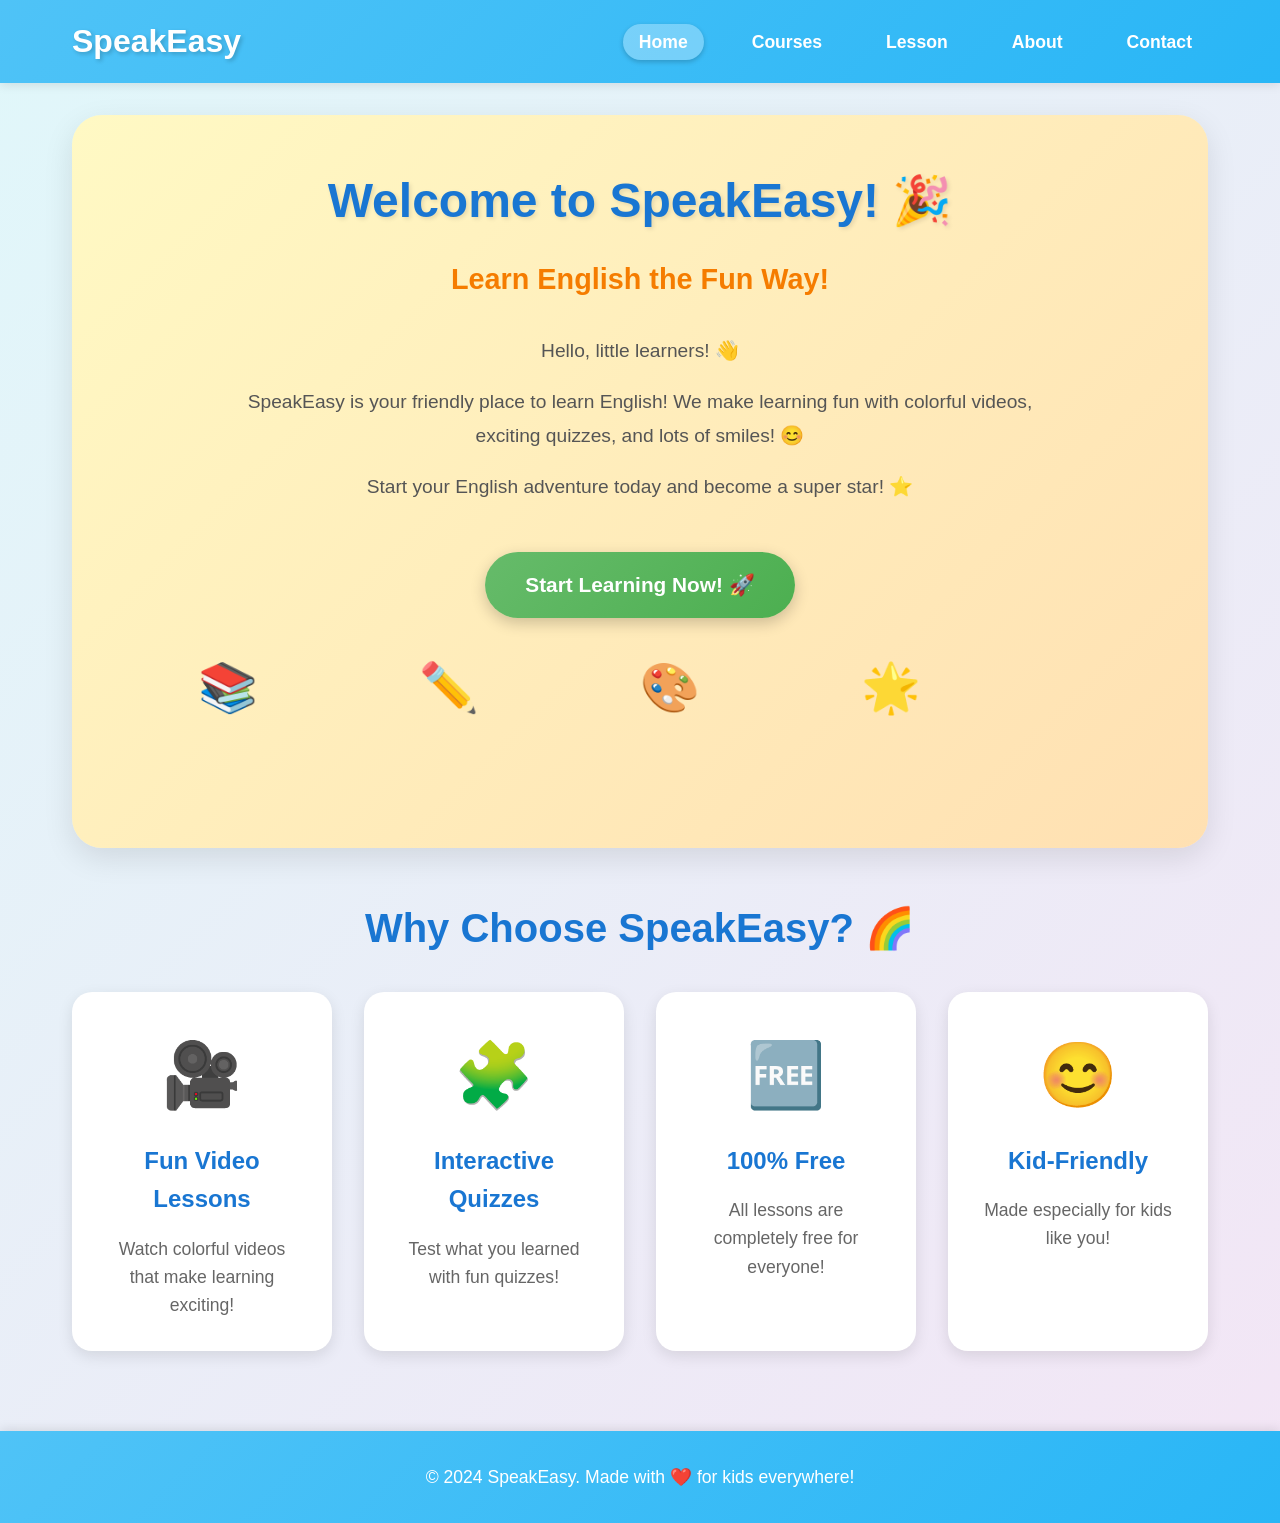
==== index.html @ 59dd8d92 "Add files via upload" ====
<!DOCTYPE html>
<html lang="en">
<head>
    <meta charset="UTF-8">
    <meta name="viewport" content="width=device-width, initial-scale=1.0">
    <title>SpeakEasy - Learn English Fun Way!</title>
    <link rel="stylesheet" href="style.css">
</head>
<body>
    <!-- Navigation Bar -->
    <nav class="navbar">
        <div class="nav-container">
            <div class="logo">SpeakEasy</div>
            <button class="menu-toggle" id="menuToggle" aria-label="Toggle menu">
                <span></span>
                <span></span>
                <span></span>
            </button>
            <ul class="nav-menu" id="navMenu">
                <li><a href="index.html" class="active">Home</a></li>
                <li><a href="courses.html">Courses</a></li>
                <li><a href="lessons.html">Lesson</a></li>
                <li><a href="about.html">About</a></li>
                <li><a href="contact.html">Contact</a></li>
            </ul>
        </div>
    </nav>

    <!-- Main Content -->
    <main class="main-content">
        <section class="hero">
            <div class="hero-content">
                <h1 class="hero-title">Welcome to SpeakEasy! 🎉</h1>
                <p class="hero-subtitle">Learn English the Fun Way!</p>
                <div class="hero-description">
                    <p>Hello, little learners! 👋</p>
                    <p>SpeakEasy is your friendly place to learn English! We make learning fun with colorful videos, exciting quizzes, and lots of smiles! 😊</p>
                    <p>Start your English adventure today and become a super star! ⭐</p>
                </div>
                <a href="courses.html" class="cta-button">Start Learning Now! 🚀</a>
            </div>
            <div class="hero-illustration">
                <div class="floating-shapes">
                    <div class="shape shape-1">📚</div>
                    <div class="shape shape-2">✏️</div>
                    <div class="shape shape-3">🎨</div>
                    <div class="shape shape-4">🌟</div>
                </div>
            </div>
        </section>

        <section class="features">
            <h2>Why Choose SpeakEasy? 🌈</h2>
            <div class="features-grid">
                <div class="feature-card">
                    <div class="feature-icon">🎥</div>
                    <h3>Fun Video Lessons</h3>
                    <p>Watch colorful videos that make learning exciting!</p>
                </div>
                <div class="feature-card">
                    <div class="feature-icon">🧩</div>
                    <h3>Interactive Quizzes</h3>
                    <p>Test what you learned with fun quizzes!</p>
                </div>
                <div class="feature-card">
                    <div class="feature-icon">🆓</div>
                    <h3>100% Free</h3>
                    <p>All lessons are completely free for everyone!</p>
                </div>
                <div class="feature-card">
                    <div class="feature-icon">😊</div>
                    <h3>Kid-Friendly</h3>
                    <p>Made especially for kids like you!</p>
                </div>
            </div>
        </section>
    </main>

    <!-- Footer -->
    <footer class="footer">
        <p>&copy; 2024 SpeakEasy. Made with ❤️ for kids everywhere!</p>
    </footer>

    <script src="script.js"></script>
</body>
</html>
---- style.css ----
/* ============================================
   SpeakEasy - Child-Friendly English Learning
   Stylesheet
   ============================================ */

/* Reset and Base Styles */
* {
    margin: 0;
    padding: 0;
    box-sizing: border-box;
}

body {
    font-family: 'Comic Sans MS', 'Arial', sans-serif;
    line-height: 1.6;
    color: #333;
    background: linear-gradient(135deg, #e0f7fa 0%, #f3e5f5 100%);
    min-height: 100vh;
    display: flex;
    flex-direction: column;
}

/* ============================================
   Navigation Bar
   ============================================ */

.navbar {
    background: linear-gradient(135deg, #4fc3f7 0%, #29b6f6 100%);
    padding: 1rem 0;
    box-shadow: 0 2px 10px rgba(0, 0, 0, 0.1);
    position: sticky;
    top: 0;
    z-index: 1000;
}

.nav-container {
    max-width: 1200px;
    margin: 0 auto;
    padding: 0 2rem;
    display: flex;
    justify-content: space-between;
    align-items: center;
}

.logo {
    font-size: 2rem;
    font-weight: bold;
    color: #fff;
    text-shadow: 2px 2px 4px rgba(0, 0, 0, 0.2);
}

.nav-menu {
    display: flex;
    list-style: none;
    gap: 2rem;
}

.nav-menu a {
    color: #fff;
    text-decoration: none;
    font-size: 1.1rem;
    font-weight: 600;
    padding: 0.5rem 1rem;
    border-radius: 20px;
    transition: all 0.3s ease;
}

.nav-menu a:hover {
    background: rgba(255, 255, 255, 0.2);
    transform: translateY(-2px);
}

.nav-menu a.active {
    background: rgba(255, 255, 255, 0.3);
    box-shadow: 0 2px 5px rgba(0, 0, 0, 0.2);
}

/* Hamburger Menu Toggle (Mobile) */
.menu-toggle {
    display: none;
    flex-direction: column;
    background: transparent;
    border: none;
    cursor: pointer;
    padding: 0.5rem;
    gap: 5px;
}

.menu-toggle span {
    width: 25px;
    height: 3px;
    background: #fff;
    border-radius: 3px;
    transition: all 0.3s ease;
}

/* ============================================
   Main Content
   ============================================ */

.main-content {
    flex: 1;
    max-width: 1200px;
    margin: 0 auto;
    padding: 2rem;
    width: 100%;
}

/* ============================================
   Home Page - Hero Section
   ============================================ */

.hero {
    text-align: center;
    padding: 3rem 1rem;
    background: linear-gradient(135deg, #fff9c4 0%, #ffe0b2 100%);
    border-radius: 30px;
    margin-bottom: 3rem;
    box-shadow: 0 10px 30px rgba(0, 0, 0, 0.1);
}

.hero-title {
    font-size: 3rem;
    color: #1976d2;
    margin-bottom: 1rem;
    text-shadow: 2px 2px 4px rgba(0, 0, 0, 0.1);
}

.hero-subtitle {
    font-size: 1.8rem;
    color: #f57c00;
    margin-bottom: 2rem;
    font-weight: bold;
}

.hero-description {
    max-width: 800px;
    margin: 0 auto 2rem;
    font-size: 1.2rem;
    color: #555;
    line-height: 1.8;
}

.hero-description p {
    margin-bottom: 1rem;
}

.cta-button {
    display: inline-block;
    background: linear-gradient(135deg, #66bb6a 0%, #4caf50 100%);
    color: #fff;
    padding: 1rem 2.5rem;
    font-size: 1.3rem;
    font-weight: bold;
    text-decoration: none;
    border-radius: 50px;
    box-shadow: 0 5px 15px rgba(0, 0, 0, 0.2);
    transition: all 0.3s ease;
    margin-top: 1rem;
}

.cta-button:hover {
    transform: translateY(-3px);
    box-shadow: 0 8px 20px rgba(0, 0, 0, 0.3);
    background: linear-gradient(135deg, #4caf50 0%, #66bb6a 100%);
}

/* Floating Shapes Animation */
.hero-illustration {
    margin-top: 2rem;
    position: relative;
    height: 150px;
}

.floating-shapes {
    position: relative;
    width: 100%;
    height: 100%;
}

.shape {
    position: absolute;
    font-size: 3rem;
    animation: float 3s ease-in-out infinite;
}

.shape-1 {
    left: 10%;
    animation-delay: 0s;
}

.shape-2 {
    left: 30%;
    animation-delay: 0.5s;
}

.shape-3 {
    left: 50%;
    animation-delay: 1s;
}

.shape-4 {
    left: 70%;
    animation-delay: 1.5s;
}

@keyframes float {
    0%, 100% {
        transform: translateY(0);
    }
    50% {
        transform: translateY(-20px);
    }
}

/* ============================================
   Features Section
   ============================================ */

.features {
    margin-bottom: 3rem;
}

.features h2 {
    text-align: center;
    font-size: 2.5rem;
    color: #1976d2;
    margin-bottom: 2rem;
}

.features-grid {
    display: grid;
    grid-template-columns: repeat(auto-fit, minmax(250px, 1fr));
    gap: 2rem;
    margin-top: 2rem;
}

.feature-card {
    background: #fff;
    padding: 2rem;
    border-radius: 20px;
    text-align: center;
    box-shadow: 0 5px 15px rgba(0, 0, 0, 0.1);
    transition: all 0.3s ease;
}

.feature-card:hover {
    transform: translateY(-5px);
    box-shadow: 0 10px 25px rgba(0, 0, 0, 0.15);
}

.feature-icon {
    font-size: 4rem;
    margin-bottom: 1rem;
}

.feature-card h3 {
    color: #1976d2;
    margin-bottom: 1rem;
    font-size: 1.5rem;
}

.feature-card p {
    color: #666;
    font-size: 1.1rem;
}

/* ============================================
   Courses Section
   ============================================ */

.section-title {
    text-align: center;
    font-size: 2.5rem;
    color: #1976d2;
    margin-bottom: 1rem;
}

.section-intro {
    text-align: center;
    font-size: 1.2rem;
    color: #666;
    margin-bottom: 3rem;
}

.courses-section {
    margin-bottom: 4rem;
}

.videos-grid {
    display: grid;
    grid-template-columns: repeat(auto-fit, minmax(300px, 1fr));
    gap: 2rem;
    margin-bottom: 3rem;
}

.video-card {
    background: #fff;
    border-radius: 20px;
    overflow: hidden;
    box-shadow: 0 5px 15px rgba(0, 0, 0, 0.1);
    transition: all 0.3s ease;
}

.video-card:hover {
    transform: translateY(-5px);
    box-shadow: 0 10px 25px rgba(0, 0, 0, 0.15);
}

.video-wrapper {
    position: relative;
    padding-bottom: 56.25%; /* 16:9 Aspect Ratio */
    height: 0;
    overflow: hidden;
}

.video-wrapper iframe {
    position: absolute;
    top: 0;
    left: 0;
    width: 100%;
    height: 100%;
}

.video-info {
    padding: 1.5rem;
}

.video-info h3 {
    color: #1976d2;
    margin-bottom: 0.5rem;
    font-size: 1.3rem;
}

.video-info p {
    color: #666;
    font-size: 1rem;
}

/* ============================================
   Quiz Section
   ============================================ */

.quiz-section {
    background: linear-gradient(135deg, #fff9c4 0%, #ffe0b2 100%);
    padding: 3rem 2rem;
    border-radius: 30px;
    margin-bottom: 3rem;
    box-shadow: 0 10px 30px rgba(0, 0, 0, 0.1);
}

.quiz-container {
    max-width: 800px;
    margin: 0 auto;
}

.question-card {
    background: #fff;
    padding: 2rem;
    border-radius: 20px;
    margin-bottom: 1.5rem;
    box-shadow: 0 3px 10px rgba(0, 0, 0, 0.1);
}

.question-text {
    color: #1976d2;
    margin-bottom: 1.5rem;
    font-size: 1.3rem;
}

.options {
    display: flex;
    flex-direction: column;
    gap: 1rem;
}

.options label {
    display: flex;
    align-items: center;
    padding: 1rem;
    background: #f5f5f5;
    border-radius: 10px;
    cursor: pointer;
    transition: all 0.3s ease;
    font-size: 1.1rem;
}

.options label:hover {
    background: #e3f2fd;
    transform: translateX(5px);
}

.options input[type="radio"] {
    margin-right: 1rem;
    width: 20px;
    height: 20px;
    cursor: pointer;
}

.submit-btn {
    display: block;
    width: 100%;
    max-width: 400px;
    margin: 2rem auto;
    padding: 1.2rem;
    background: linear-gradient(135deg, #66bb6a 0%, #4caf50 100%);
    color: #fff;
    font-size: 1.3rem;
    font-weight: bold;
    border: none;
    border-radius: 50px;
    cursor: pointer;
    box-shadow: 0 5px 15px rgba(0, 0, 0, 0.2);
    transition: all 0.3s ease;
}

.submit-btn:hover {
    transform: translateY(-3px);
    box-shadow: 0 8px 20px rgba(0, 0, 0, 0.3);
}

.quiz-results {
    background: #fff;
    padding: 2rem;
    border-radius: 20px;
    text-align: center;
    margin-top: 2rem;
    box-shadow: 0 5px 15px rgba(0, 0, 0, 0.1);
}

.quiz-results.hidden {
    display: none;
}

.quiz-results h3 {
    color: #1976d2;
    font-size: 2rem;
    margin-bottom: 1rem;
}

.quiz-results .score {
    font-size: 3rem;
    font-weight: bold;
    color: #4caf50;
    margin: 1rem 0;
}

.quiz-results .message {
    font-size: 1.2rem;
    color: #666;
    margin-top: 1rem;
}

/* ============================================
   About Section
   ============================================ */

.about-section {
    margin-bottom: 3rem;
}

.about-content {
    display: flex;
    flex-direction: column;
    gap: 2rem;
}

.about-card {
    background: #fff;
    padding: 2.5rem;
    border-radius: 20px;
    box-shadow: 0 5px 15px rgba(0, 0, 0, 0.1);
}

.about-card h2 {
    color: #1976d2;
    margin-bottom: 1.5rem;
    font-size: 2rem;
}

.about-card p {
    color: #666;
    font-size: 1.1rem;
    line-height: 1.8;
    margin-bottom: 1rem;
}

.about-list {
    list-style: none;
    padding-left: 0;
}

.about-list li {
    color: #666;
    font-size: 1.1rem;
    padding: 0.8rem 0;
    border-bottom: 1px solid #eee;
}

.about-list li:last-child {
    border-bottom: none;
}

/* ============================================
   Contact Section
   ============================================ */

.contact-section {
    margin-bottom: 3rem;
}

.contact-content {
    display: flex;
    flex-direction: column;
    gap: 2rem;
}

.contact-card {
    background: #fff;
    padding: 2.5rem;
    border-radius: 20px;
    box-shadow: 0 5px 15px rgba(0, 0, 0, 0.1);
    text-align: center;
}

.contact-icon {
    font-size: 4rem;
    margin-bottom: 1rem;
}

.contact-card h2 {
    color: #1976d2;
    margin-bottom: 1.5rem;
    font-size: 2rem;
}

.contact-card p {
    color: #666;
    font-size: 1.1rem;
    line-height: 1.8;
    margin-bottom: 1rem;
}

.email-info {
    margin: 2rem 0;
    padding: 1.5rem;
    background: #f5f5f5;
    border-radius: 15px;
}

.email-label {
    color: #666;
    font-size: 1.1rem;
    margin-bottom: 0.5rem;
}

.email-link {
    display: inline-block;
    color: #1976d2;
    font-size: 1.5rem;
    font-weight: bold;
    text-decoration: none;
    padding: 0.5rem 1rem;
    border-radius: 10px;
    transition: all 0.3s ease;
}

.email-link:hover {
    background: #e3f2fd;
    transform: scale(1.05);
}

.contact-note {
    margin-top: 2rem;
    padding: 1rem;
    background: #fff9c4;
    border-radius: 10px;
    border-left: 4px solid #f57c00;
}

.contact-note p {
    color: #555;
    font-size: 1rem;
}

/* ============================================
   Footer
   ============================================ */

.footer {
    background: linear-gradient(135deg, #4fc3f7 0%, #29b6f6 100%);
    color: #fff;
    text-align: center;
    padding: 2rem;
    margin-top: auto;
    box-shadow: 0 -2px 10px rgba(0, 0, 0, 0.1);
}

.footer p {
    font-size: 1.1rem;
}

/* ============================================
   Responsive Design - Mobile First
   ============================================ */

/* Mobile Devices (below 768px) */
@media (max-width: 768px) {
    /* Navigation */
    .menu-toggle {
        display: flex;
    }

    .nav-menu {
        position: absolute;
        top: 100%;
        left: 0;
        width: 100%;
        background: linear-gradient(135deg, #4fc3f7 0%, #29b6f6 100%);
        flex-direction: column;
        padding: 1rem 0;
        box-shadow: 0 5px 10px rgba(0, 0, 0, 0.2);
        transform: translateY(-100%);
        opacity: 0;
        visibility: hidden;
        transition: all 0.3s ease;
        gap: 0;
    }

    .nav-menu.active {
        transform: translateY(0);
        opacity: 1;
        visibility: visible;
    }

    .nav-menu li {
        width: 100%;
    }

    .nav-menu a {
        display: block;
        padding: 1rem 2rem;
        border-radius: 0;
    }

    /* Main Content */
    .main-content {
        padding: 1rem;
    }

    /* Hero Section */
    .hero-title {
        font-size: 2rem;
    }

    .hero-subtitle {
        font-size: 1.4rem;
    }

    .hero-description {
        font-size: 1rem;
    }

    .cta-button {
        font-size: 1.1rem;
        padding: 0.8rem 2rem;
    }

    /* Features Grid */
    .features-grid {
        grid-template-columns: 1fr;
    }

    /* Videos Grid */
    .videos-grid {
        grid-template-columns: 1fr;
    }

    /* Quiz Section */
    .quiz-section {
        padding: 2rem 1rem;
    }

    .question-card {
        padding: 1.5rem;
    }

    .question-text {
        font-size: 1.1rem;
    }

    /* Section Titles */
    .section-title {
        font-size: 2rem;
    }

    .section-intro {
        font-size: 1rem;
    }

    /* About & Contact Cards */
    .about-card,
    .contact-card {
        padding: 1.5rem;
    }

    .about-card h2,
    .contact-card h2 {
        font-size: 1.5rem;
    }
}

/* Small Mobile Devices (below 480px) */
@media (max-width: 480px) {
    .logo {
        font-size: 1.5rem;
    }

    .hero-title {
        font-size: 1.5rem;
    }

    .hero-subtitle {
        font-size: 1.2rem;
    }

    .section-title {
        font-size: 1.5rem;
    }

    .video-info h3 {
        font-size: 1.1rem;
    }
}

/* ============================================
   Video Card Links (Clickable Cards)
   ============================================ */

.video-card-link {
    text-decoration: none;
    color: inherit;
    display: block;
}

.video-card-link:hover .video-card {
    transform: translateY(-5px);
    box-shadow: 0 10px 25px rgba(0, 0, 0, 0.15);
}

.video-card-link .video-wrapper iframe {
    pointer-events: none;
}

/* ============================================
   Video Lesson Page
   ============================================ */

.video-lesson-section {
    margin-bottom: 3rem;
}

.back-button {
    display: inline-block;
    padding: 0.8rem 1.5rem;
    background: linear-gradient(135deg, #4fc3f7 0%, #29b6f6 100%);
    color: #fff;
    text-decoration: none;
    border-radius: 25px;
    font-weight: bold;
    font-size: 1rem;
    margin-bottom: 2rem;
    transition: all 0.3s ease;
    box-shadow: 0 3px 10px rgba(0, 0, 0, 0.1);
}

.back-button:hover {
    transform: translateX(-5px);
    box-shadow: 0 5px 15px rgba(0, 0, 0, 0.2);
}

.video-player-container {
    background: #fff;
    padding: 2rem;
    border-radius: 20px;
    box-shadow: 0 5px 15px rgba(0, 0, 0, 0.1);
    margin-bottom: 3rem;
}

.lesson-title {
    color: #1976d2;
    font-size: 2rem;
    margin-bottom: 1rem;
    text-align: center;
}

.lesson-description {
    color: #666;
    font-size: 1.2rem;
    text-align: center;
    margin-bottom: 2rem;
}

.video-player-wrapper {
    max-width: 900px;
    margin: 0 auto;
}

.video-player-wrapper .video-wrapper {
    position: relative;
    padding-bottom: 56.25%; /* 16:9 Aspect Ratio */
    height: 0;
    overflow: hidden;
    border-radius: 15px;
    box-shadow: 0 5px 20px rgba(0, 0, 0, 0.2);
}

.video-player-wrapper .video-wrapper iframe {
    position: absolute;
    top: 0;
    left: 0;
    width: 100%;
    height: 100%;
}

/* Video Quiz Section */
.video-quiz-section {
    background: linear-gradient(135deg, #fff9c4 0%, #ffe0b2 100%);
    padding: 3rem 2rem;
    border-radius: 30px;
    margin-bottom: 3rem;
    box-shadow: 0 10px 30px rgba(0, 0, 0, 0.1);
}

.video-quizzes-container {
    display: flex;
    flex-direction: column;
    gap: 2rem;
    margin-top: 2rem;
}

.video-quiz-card {
    background: #fff;
    padding: 2rem;
    border-radius: 20px;
    box-shadow: 0 5px 15px rgba(0, 0, 0, 0.1);
    transition: all 0.3s ease;
}

.video-quiz-card:hover {
    transform: translateY(-3px);
    box-shadow: 0 8px 20px rgba(0, 0, 0, 0.15);
}

.video-quiz-header {
    margin-bottom: 1rem;
}

.video-quiz-number {
    background: linear-gradient(135deg, #4fc3f7 0%, #29b6f6 100%);
    color: #fff;
    padding: 0.5rem 1rem;
    border-radius: 20px;
    font-weight: bold;
    font-size: 0.9rem;
    display: inline-block;
}

.video-quiz-question {
    color: #1976d2;
    font-size: 1.3rem;
    margin-bottom: 1.5rem;
    line-height: 1.6;
}

.video-quiz-options {
    display: flex;
    flex-direction: column;
    gap: 1rem;
    margin-bottom: 1rem;
}

.video-quiz-option {
    padding: 1rem 1.5rem;
    background: #f5f5f5;
    border: 3px solid transparent;
    border-radius: 15px;
    font-size: 1.1rem;
    font-weight: 600;
    color: #333;
    cursor: pointer;
    transition: all 0.3s ease;
    text-align: left;
    font-family: 'Comic Sans MS', 'Arial', sans-serif;
    min-height: 60px;
    display: flex;
    align-items: center;
}

.video-quiz-option:hover:not(:disabled) {
    background: #e3f2fd;
    border-color: #1976d2;
    transform: translateX(5px);
    box-shadow: 0 3px 10px rgba(0, 0, 0, 0.1);
}

.video-quiz-option:disabled {
    cursor: not-allowed;
    opacity: 0.7;
}

.video-quiz-option.correct {
    background: #c8e6c9;
    border-color: #4caf50;
    color: #2e7d32;
    font-weight: bold;
}

.video-quiz-option.incorrect {
    background: #ffcdd2;
    border-color: #f44336;
    color: #c62828;
}

.video-quiz-feedback {
    padding: 1rem;
    border-radius: 10px;
    font-size: 1.1rem;
    font-weight: bold;
    text-align: center;
    min-height: 50px;
    display: flex;
    align-items: center;
    justify-content: center;
    margin-top: 1rem;
}

.video-quiz-feedback.correct-feedback {
    background: #c8e6c9;
    color: #2e7d32;
    border: 2px solid #4caf50;
}

.video-quiz-feedback.incorrect-feedback {
    background: #ffcdd2;
    color: #c62828;
    border: 2px solid #f44336;
}

/* Video Quiz Results */
.video-quiz-results {
    background: #fff;
    padding: 2.5rem;
    border-radius: 20px;
    text-align: center;
    margin-top: 2rem;
    box-shadow: 0 5px 15px rgba(0, 0, 0, 0.1);
}

.video-quiz-results.hidden {
    display: none;
}

.video-quiz-results h3 {
    color: #1976d2;
    font-size: 2rem;
    margin-bottom: 1rem;
}

.video-quiz-score {
    font-size: 3rem;
    font-weight: bold;
    color: #4caf50;
    margin: 1rem 0;
}

.video-quiz-message {
    font-size: 1.3rem;
    color: #666;
    margin-top: 1rem;
    font-weight: bold;
}

.video-quiz-actions {
    display: flex;
    gap: 1rem;
    justify-content: center;
    margin-top: 2rem;
    flex-wrap: wrap;
}

.video-quiz-retry-btn,
.video-quiz-back-btn {
    padding: 1rem 2rem;
    font-size: 1.1rem;
    font-weight: bold;
    border: none;
    border-radius: 50px;
    cursor: pointer;
    transition: all 0.3s ease;
    text-decoration: none;
    display: inline-block;
    font-family: 'Comic Sans MS', 'Arial', sans-serif;
}

.video-quiz-retry-btn {
    background: linear-gradient(135deg, #66bb6a 0%, #4caf50 100%);
    color: #fff;
    box-shadow: 0 5px 15px rgba(0, 0, 0, 0.2);
}

.video-quiz-retry-btn:hover {
    transform: translateY(-3px);
    box-shadow: 0 8px 20px rgba(0, 0, 0, 0.3);
}

.video-quiz-back-btn {
    background: linear-gradient(135deg, #4fc3f7 0%, #29b6f6 100%);
    color: #fff;
    box-shadow: 0 5px 15px rgba(0, 0, 0, 0.2);
}

.video-quiz-back-btn:hover {
    transform: translateY(-3px);
    box-shadow: 0 8px 20px rgba(0, 0, 0, 0.3);
}

/* Responsive Design for Video Lesson Page */
@media (max-width: 768px) {
    .lesson-title {
        font-size: 1.5rem;
    }

    .lesson-description {
        font-size: 1rem;
    }

    .video-player-container {
        padding: 1.5rem;
    }

    .video-quiz-section {
        padding: 2rem 1rem;
    }

    .video-quiz-card {
        padding: 1.5rem;
    }

    .video-quiz-question {
        font-size: 1.1rem;
    }

    .video-quiz-option {
        font-size: 1rem;
        padding: 0.8rem 1rem;
        min-height: 50px;
    }

    .video-quiz-actions {
        flex-direction: column;
    }

    .video-quiz-retry-btn,
    .video-quiz-back-btn {
        width: 100%;
    }
}

@media (max-width: 480px) {
    .lesson-title {
        font-size: 1.3rem;
    }

    .video-quiz-question {
        font-size: 1rem;
    }

    .video-quiz-option {
        font-size: 0.9rem;
        padding: 0.7rem;
        min-height: 45px;
    }

    .video-quiz-results {
        padding: 1.5rem;
    }

    .video-quiz-results h3 {
        font-size: 1.5rem;
    }

    .video-quiz-score {
        font-size: 2rem;
    }
}

/* ============================================
   Lessons Page - Level Tabs
   ============================================ */

.lessons-section {
    margin-bottom: 3rem;
}

.level-tabs {
    display: flex;
    justify-content: center;
    gap: 1rem;
    margin: 2rem 0;
    flex-wrap: wrap;
}

.level-tab {
    padding: 1rem 2rem;
    font-size: 1.2rem;
    font-weight: bold;
    border: none;
    border-radius: 50px;
    cursor: pointer;
    transition: all 0.3s ease;
    background: #fff;
    color: #1976d2;
    box-shadow: 0 3px 10px rgba(0, 0, 0, 0.1);
    font-family: 'Comic Sans MS', 'Arial', sans-serif;
}

.level-tab:hover {
    transform: translateY(-3px);
    box-shadow: 0 5px 15px rgba(0, 0, 0, 0.2);
}

.level-tab.active {
    background: linear-gradient(135deg, #66bb6a 0%, #4caf50 100%);
    color: #fff;
    box-shadow: 0 5px 15px rgba(76, 175, 80, 0.4);
}

/* Progress Indicator */
.progress-container {
    background: #fff;
    padding: 1.5rem;
    border-radius: 20px;
    margin: 2rem 0;
    box-shadow: 0 3px 10px rgba(0, 0, 0, 0.1);
    text-align: center;
}

.progress-info {
    display: flex;
    justify-content: center;
    align-items: center;
    gap: 2rem;
    flex-wrap: wrap;
}

.progress-info span {
    font-size: 1.3rem;
    font-weight: bold;
    color: #1976d2;
}

.stars {
    font-size: 1.5rem;
}

/* Level Content */
.level-content {
    display: none;
}

.level-content.active {
    display: block;
    animation: fadeIn 0.5s ease;
}

@keyframes fadeIn {
    from {
        opacity: 0;
        transform: translateY(10px);
    }
    to {
        opacity: 1;
        transform: translateY(0);
    }
}

/* Quizzes Container */
.quizzes-container {
    display: grid;
    grid-template-columns: repeat(auto-fit, minmax(350px, 1fr));
    gap: 2rem;
    margin-top: 2rem;
}

/* Quiz Card */
.quiz-card {
    background: #fff;
    padding: 2rem;
    border-radius: 20px;
    box-shadow: 0 5px 15px rgba(0, 0, 0, 0.1);
    transition: all 0.3s ease;
}

.quiz-card:hover {
    transform: translateY(-5px);
    box-shadow: 0 10px 25px rgba(0, 0, 0, 0.15);
}

.quiz-header {
    display: flex;
    justify-content: space-between;
    align-items: center;
    margin-bottom: 1rem;
    flex-wrap: wrap;
    gap: 0.5rem;
}

.quiz-number {
    background: linear-gradient(135deg, #4fc3f7 0%, #29b6f6 100%);
    color: #fff;
    padding: 0.5rem 1rem;
    border-radius: 20px;
    font-weight: bold;
    font-size: 0.9rem;
}

.quiz-topic {
    background: #fff9c4;
    color: #f57c00;
    padding: 0.5rem 1rem;
    border-radius: 20px;
    font-weight: bold;
    font-size: 0.9rem;
}

.quiz-question {
    color: #1976d2;
    font-size: 1.3rem;
    margin-bottom: 1.5rem;
    line-height: 1.6;
}

/* Quiz Options */
.quiz-options {
    display: flex;
    flex-direction: column;
    gap: 1rem;
    margin-bottom: 1rem;
}

.quiz-option {
    padding: 1rem 1.5rem;
    background: #f5f5f5;
    border: 3px solid transparent;
    border-radius: 15px;
    font-size: 1.1rem;
    font-weight: 600;
    color: #333;
    cursor: pointer;
    transition: all 0.3s ease;
    text-align: left;
    font-family: 'Comic Sans MS', 'Arial', sans-serif;
    min-height: 60px;
    display: flex;
    align-items: center;
}

.quiz-option:hover:not(:disabled) {
    background: #e3f2fd;
    border-color: #1976d2;
    transform: translateX(5px);
    box-shadow: 0 3px 10px rgba(0, 0, 0, 0.1);
}

.quiz-option.hover-effect {
    background: #e3f2fd;
}

.quiz-option:disabled {
    cursor: not-allowed;
    opacity: 0.7;
}

.quiz-option.correct {
    background: #c8e6c9;
    border-color: #4caf50;
    color: #2e7d32;
    font-weight: bold;
}

.quiz-option.incorrect {
    background: #ffcdd2;
    border-color: #f44336;
    color: #c62828;
}

/* Quiz Feedback */
.quiz-feedback {
    padding: 1rem;
    border-radius: 10px;
    font-size: 1.1rem;
    font-weight: bold;
    text-align: center;
    min-height: 50px;
    display: flex;
    align-items: center;
    justify-content: center;
    margin-top: 1rem;
}

.quiz-feedback.correct-feedback {
    background: #c8e6c9;
    color: #2e7d32;
    border: 2px solid #4caf50;
}

.quiz-feedback.incorrect-feedback {
    background: #ffcdd2;
    color: #c62828;
    border: 2px solid #f44336;
}

/* Responsive Design for Lessons Page */
@media (max-width: 768px) {
    .level-tabs {
        flex-direction: column;
        align-items: stretch;
    }

    .level-tab {
        width: 100%;
        padding: 1rem;
    }

    .quizzes-container {
        grid-template-columns: 1fr;
        gap: 1.5rem;
    }

    .quiz-card {
        padding: 1.5rem;
    }

    .quiz-question {
        font-size: 1.1rem;
    }

    .quiz-option {
        font-size: 1rem;
        padding: 0.8rem 1rem;
        min-height: 50px;
    }

    .progress-info {
        flex-direction: column;
        gap: 1rem;
    }

    .progress-info span {
        font-size: 1.1rem;
    }
}

@media (max-width: 480px) {
    .quiz-header {
        flex-direction: column;
        align-items: flex-start;
    }

    .quiz-number,
    .quiz-topic {
        font-size: 0.8rem;
        padding: 0.4rem 0.8rem;
    }

    .quiz-question {
        font-size: 1rem;
    }

    .quiz-option {
        font-size: 0.9rem;
        padding: 0.7rem;
        min-height: 45px;
    }
}
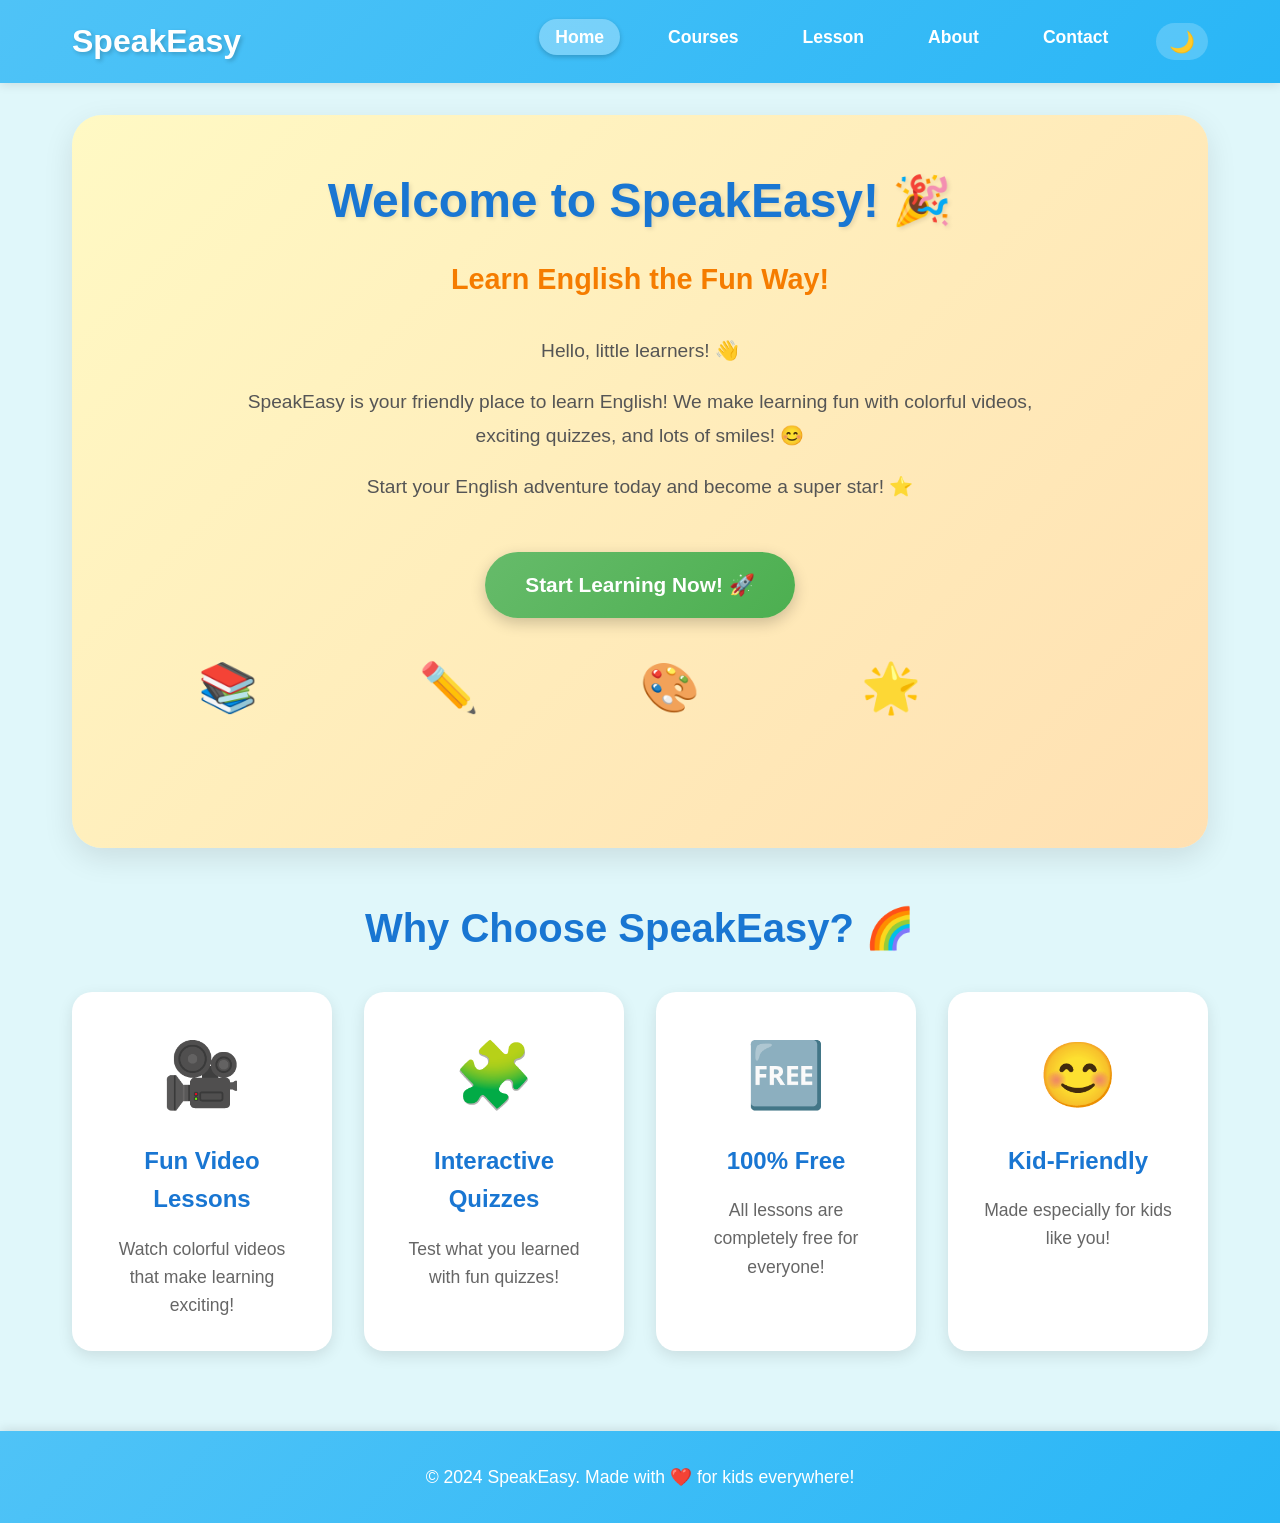
==== commit 315bb2e3: "Add files via upload" ====
--- a/index.html
+++ b/index.html
@@ -4,6 +4,15 @@
     <meta charset="UTF-8">
     <meta name="viewport" content="width=device-width, initial-scale=1.0">
     <title>SpeakEasy - Learn English Fun Way!</title>
+    <script>
+  (function () {
+    const theme = localStorage.getItem("theme");
+    if (theme === "dark") {
+      document.documentElement.classList.add("dark");
+    }
+  })();
+</script>
+
     <link rel="stylesheet" href="style.css">
 </head>
 <body>
@@ -22,6 +31,8 @@
                 <li><a href="lessons.html">Lesson</a></li>
                 <li><a href="about.html">About</a></li>
                 <li><a href="contact.html">Contact</a></li>
+                <button id="themeToggle" class="theme-toggle">🌙</button>
+
             </ul>
         </div>
     </nav>
--- a/style.css
+++ b/style.css
@@ -2,6 +2,43 @@
    SpeakEasy - Child-Friendly English Learning
    Stylesheet
    ============================================ */
+
+/*theme system base style */
+:root {
+  --bg-main: #e0f7fa;
+  --bg-card: #ffffff;
+  --text-main: #333;
+  --text-muted: #666;
+  --primary: #1976d2;
+  --nav-bg: linear-gradient(135deg, #4fc3f7 0%, #29b6f6 100%);
+  --hero-bg: linear-gradient(135deg, #fff9c4 0%, #ffe0b2 100%);
+  --quiz-bg: linear-gradient(135deg, #fff9c4 0%, #ffe0b2 100%);
+}
+
+/* dark mode override */
+.dark {
+  --bg-main: #0f172a;
+  --bg-card: #1e293b;
+  --text-main: #e5e7eb;
+  --text-muted: #9ca3af;
+  --primary: #60a5fa;
+  --nav-bg: linear-gradient(135deg, #020617, #020617);
+  --hero-bg: linear-gradient(135deg, #020617, #020617);
+  --quiz-bg: linear-gradient(135deg, #020617, #020617);
+}
+/* theme toggle */
+.theme-toggle {
+  background: rgba(255,255,255,0.2);
+  border: none;
+  color: white;
+  font-size: 1.3rem;
+  padding: 0.4rem 0.8rem;
+  border-radius: 20px;
+  cursor: pointer;
+}
+
+
+
 
 /* Reset and Base Styles */
 * {
@@ -13,8 +50,8 @@
 body {
     font-family: 'Comic Sans MS', 'Arial', sans-serif;
     line-height: 1.6;
-    color: #333;
-    background: linear-gradient(135deg, #e0f7fa 0%, #f3e5f5 100%);
+    color: var(--text-main);
+    background: var(--bg-main);
     min-height: 100vh;
     display: flex;
     flex-direction: column;
@@ -25,7 +62,7 @@
    ============================================ */
 
 .navbar {
-    background: linear-gradient(135deg, #4fc3f7 0%, #29b6f6 100%);
+    background: var(--nav-bg);
     padding: 1rem 0;
     box-shadow: 0 2px 10px rgba(0, 0, 0, 0.1);
     position: sticky;
@@ -89,7 +126,8 @@
 .menu-toggle span {
     width: 25px;
     height: 3px;
-    background: #fff;
+    background: var(--bg-card);
+
     border-radius: 3px;
     transition: all 0.3s ease;
 }
@@ -113,7 +151,7 @@
 .hero {
     text-align: center;
     padding: 3rem 1rem;
-    background: linear-gradient(135deg, #fff9c4 0%, #ffe0b2 100%);
+    background: var(--hero-bg);
     border-radius: 30px;
     margin-bottom: 3rem;
     box-shadow: 0 10px 30px rgba(0, 0, 0, 0.1);
@@ -236,7 +274,8 @@
 }
 
 .feature-card {
-    background: #fff;
+    background: var(--bg-card);
+
     padding: 2rem;
     border-radius: 20px;
     text-align: center;
@@ -261,7 +300,7 @@
 }
 
 .feature-card p {
-    color: #666;
+    color: var(--text-muted);
     font-size: 1.1rem;
 }
 
@@ -279,7 +318,7 @@
 .section-intro {
     text-align: center;
     font-size: 1.2rem;
-    color: #666;
+    color: var(--text-muted);
     margin-bottom: 3rem;
 }
 
@@ -295,7 +334,8 @@
 }
 
 .video-card {
-    background: #fff;
+    background: var(--bg-card);
+
     border-radius: 20px;
     overflow: hidden;
     box-shadow: 0 5px 15px rgba(0, 0, 0, 0.1);
@@ -322,6 +362,18 @@
     height: 100%;
 }
 
+.video-wrapper img,
+.video-wrapper video {
+    position: absolute;
+    top: 0;
+    left: 0;
+    width: 100%;
+    height: 100%;
+    object-fit: cover;
+}
+
+
+
 .video-info {
     padding: 1.5rem;
 }
@@ -333,7 +385,7 @@
 }
 
 .video-info p {
-    color: #666;
+    color: var(--text-muted);
     font-size: 1rem;
 }
 
@@ -342,7 +394,7 @@
    ============================================ */
 
 .quiz-section {
-    background: linear-gradient(135deg, #fff9c4 0%, #ffe0b2 100%);
+    background: var(--quiz-bg);
     padding: 3rem 2rem;
     border-radius: 30px;
     margin-bottom: 3rem;
@@ -355,7 +407,8 @@
 }
 
 .question-card {
-    background: #fff;
+    background: var(--bg-card);
+
     padding: 2rem;
     border-radius: 20px;
     margin-bottom: 1.5rem;
@@ -420,7 +473,8 @@
 }
 
 .quiz-results {
-    background: #fff;
+    background: var(--bg-card);
+
     padding: 2rem;
     border-radius: 20px;
     text-align: center;
@@ -447,7 +501,7 @@
 
 .quiz-results .message {
     font-size: 1.2rem;
-    color: #666;
+    color: var(--text-muted);
     margin-top: 1rem;
 }
 
@@ -466,7 +520,8 @@
 }
 
 .about-card {
-    background: #fff;
+    background: var(--bg-card);
+
     padding: 2.5rem;
     border-radius: 20px;
     box-shadow: 0 5px 15px rgba(0, 0, 0, 0.1);
@@ -479,7 +534,7 @@
 }
 
 .about-card p {
-    color: #666;
+    color: var(--text-muted);
     font-size: 1.1rem;
     line-height: 1.8;
     margin-bottom: 1rem;
@@ -491,7 +546,7 @@
 }
 
 .about-list li {
-    color: #666;
+    color: var(--text-muted);
     font-size: 1.1rem;
     padding: 0.8rem 0;
     border-bottom: 1px solid #eee;
@@ -516,7 +571,8 @@
 }
 
 .contact-card {
-    background: #fff;
+    background: var(--bg-card);
+
     padding: 2.5rem;
     border-radius: 20px;
     box-shadow: 0 5px 15px rgba(0, 0, 0, 0.1);
@@ -535,7 +591,7 @@
 }
 
 .contact-card p {
-    color: #666;
+    color: var(--text-muted);
     font-size: 1.1rem;
     line-height: 1.8;
     margin-bottom: 1rem;
@@ -549,7 +605,7 @@
 }
 
 .email-label {
-    color: #666;
+    color: var(--text-muted);
     font-size: 1.1rem;
     margin-bottom: 0.5rem;
 }
@@ -780,7 +836,8 @@
 }
 
 .video-player-container {
-    background: #fff;
+    background: var(--bg-card);
+
     padding: 2rem;
     border-radius: 20px;
     box-shadow: 0 5px 15px rgba(0, 0, 0, 0.1);
@@ -795,7 +852,7 @@
 }
 
 .lesson-description {
-    color: #666;
+    color: var(--text-muted);
     font-size: 1.2rem;
     text-align: center;
     margin-bottom: 2rem;
@@ -825,7 +882,7 @@
 
 /* Video Quiz Section */
 .video-quiz-section {
-    background: linear-gradient(135deg, #fff9c4 0%, #ffe0b2 100%);
+    background: var(--quiz-bg);
     padding: 3rem 2rem;
     border-radius: 30px;
     margin-bottom: 3rem;
@@ -840,7 +897,8 @@
 }
 
 .video-quiz-card {
-    background: #fff;
+    background: var(--bg-card);
+
     padding: 2rem;
     border-radius: 20px;
     box-shadow: 0 5px 15px rgba(0, 0, 0, 0.1);
@@ -887,7 +945,7 @@
     border-radius: 15px;
     font-size: 1.1rem;
     font-weight: 600;
-    color: #333;
+    color: var(--text-main);
     cursor: pointer;
     transition: all 0.3s ease;
     text-align: left;
@@ -949,7 +1007,8 @@
 
 /* Video Quiz Results */
 .video-quiz-results {
-    background: #fff;
+    background: var(--bg-card);
+
     padding: 2.5rem;
     border-radius: 20px;
     text-align: center;
@@ -976,7 +1035,7 @@
 
 .video-quiz-message {
     font-size: 1.3rem;
-    color: #666;
+    color: var(--text-muted);
     margin-top: 1rem;
     font-weight: bold;
 }
@@ -1119,8 +1178,9 @@
     border-radius: 50px;
     cursor: pointer;
     transition: all 0.3s ease;
-    background: #fff;
-    color: #1976d2;
+    background: var(--bg-card);
+
+    color: var(--primary);
     box-shadow: 0 3px 10px rgba(0, 0, 0, 0.1);
     font-family: 'Comic Sans MS', 'Arial', sans-serif;
 }
@@ -1138,7 +1198,8 @@
 
 /* Progress Indicator */
 .progress-container {
-    background: #fff;
+    background: var(--bg-card);
+
     padding: 1.5rem;
     border-radius: 20px;
     margin: 2rem 0;
@@ -1195,7 +1256,8 @@
 
 /* Quiz Card */
 .quiz-card {
-    background: #fff;
+    background: var(--bg-card);
+
     padding: 2rem;
     border-radius: 20px;
     box-shadow: 0 5px 15px rgba(0, 0, 0, 0.1);
@@ -1256,7 +1318,7 @@
     border-radius: 15px;
     font-size: 1.1rem;
     font-weight: 600;
-    color: #333;
+    color: var(--text-main);
     cursor: pointer;
     transition: all 0.3s ease;
     text-align: left;
@@ -1386,5 +1448,41 @@
 }
 
 
-
-
+.lesson-navigation {
+    display: flex;
+    justify-content: space-between;
+    margin-top: 3rem;
+}
+
+.lesson-nav-btn {
+    padding: 1rem 2rem;
+    background: linear-gradient(135deg, #66bb6a 0%, #4caf50 100%);
+    color: white;
+    text-decoration: none;
+    border-radius: 30px;
+    font-weight: bold;
+    box-shadow: 0 5px 15px rgba(0,0,0,0.2);
+    transition: all 0.3s ease;
+}
+
+.lesson-nav-btn:hover {
+    transform: translateY(-3px);
+    box-shadow: 0 8px 20px rgba(0,0,0,0.3);
+}
+
+
+/* Mobile: smaller lesson navigation buttons */
+@media (max-width: 600px) {
+    .lesson-navigation {
+        gap: 1rem;
+    }
+
+    .lesson-nav-btn {
+        flex: 1;
+        text-align: center;
+        padding: 0.7rem 1rem;
+        font-size: 0.9rem;
+        border-radius: 18px;
+    }
+}
+
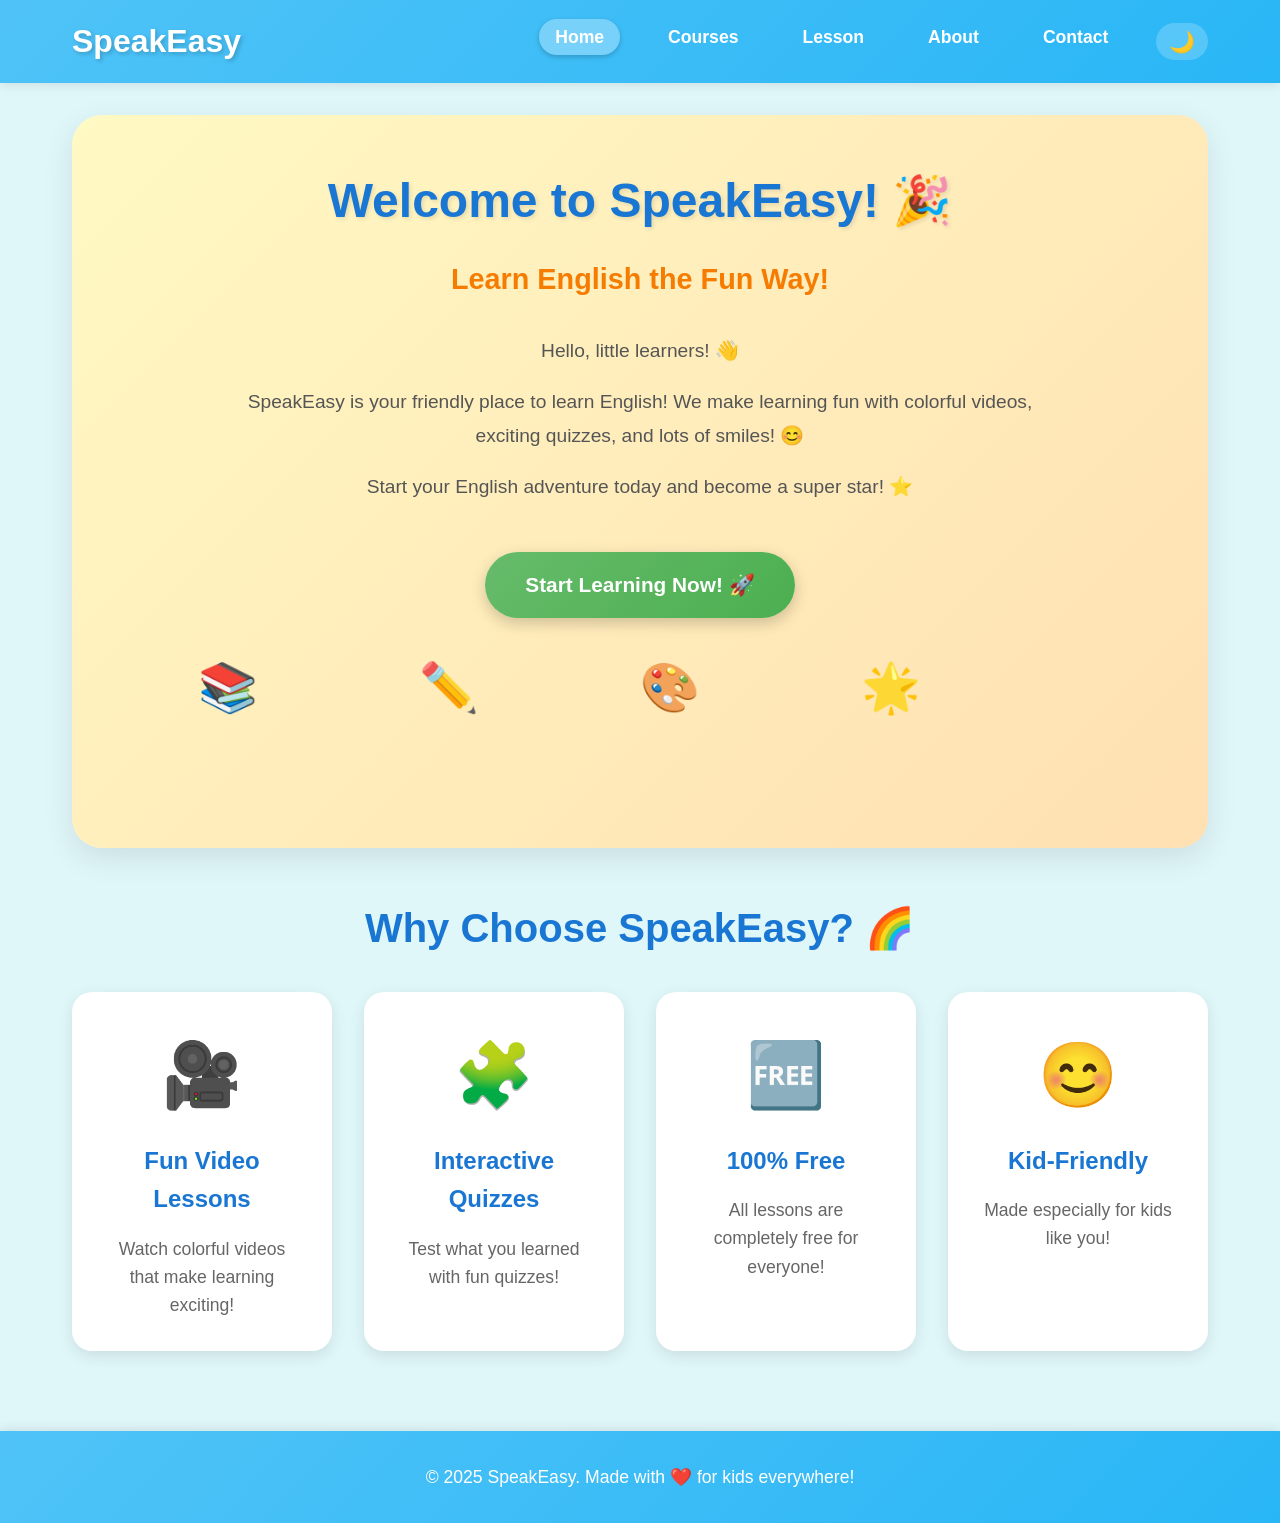
==== commit f6706c68: "Change copyright year in footer Updated the copyright year in the footer from 2024 to 2025." ====
--- a/index.html
+++ b/index.html
@@ -89,7 +89,7 @@
 
     <!-- Footer -->
     <footer class="footer">
-        <p>&copy; 2024 SpeakEasy. Made with ❤️ for kids everywhere!</p>
+        <p>&copy; 2025 SpeakEasy. Made with ❤️ for kids everywhere!</p>
     </footer>
 
     <script src="script.js"></script>
@@ -99,3 +99,4 @@
 
 
 
+
--- a/style.css
+++ b/style.css
@@ -1486,3 +1486,53 @@
     }
 }
 
+/* ================================
+   Dark mode visual fixes
+================================ */
+
+.dark .hero-title,
+.dark .features h2,
+.dark .section-title,
+.dark .video-info h3,
+.dark .lesson-title,
+.dark .video-quiz-question,
+.dark .quiz-question,
+.dark .question-text,
+.dark .about-card h2,
+.dark .contact-card h2 {
+  color: var(--primary);
+}
+
+/* Light boxes in dark mode */
+.dark .options label,
+.dark .quiz-option,
+.dark .video-quiz-option,
+.dark .email-info,
+.dark .quiz-topic {
+  background: #020617;
+  color: var(--text-main);
+}
+
+/* Hover states in dark mode */
+.dark .options label:hover,
+.dark .quiz-option:hover:not(:disabled),
+.dark .video-quiz-option:hover:not(:disabled),
+.dark .email-link:hover {
+  background: #0f172a;
+}
+
+/* Borders */
+.dark .about-list li {
+  border-color: #1e293b;
+}
+
+/* Footer */
+.dark .footer {
+  background: #020617;
+}
+
+/* Back + next/prev buttons */
+.dark .back-button,
+.dark .lesson-nav-btn {
+  background: linear-gradient(135deg, #1e293b, #020617);
+}
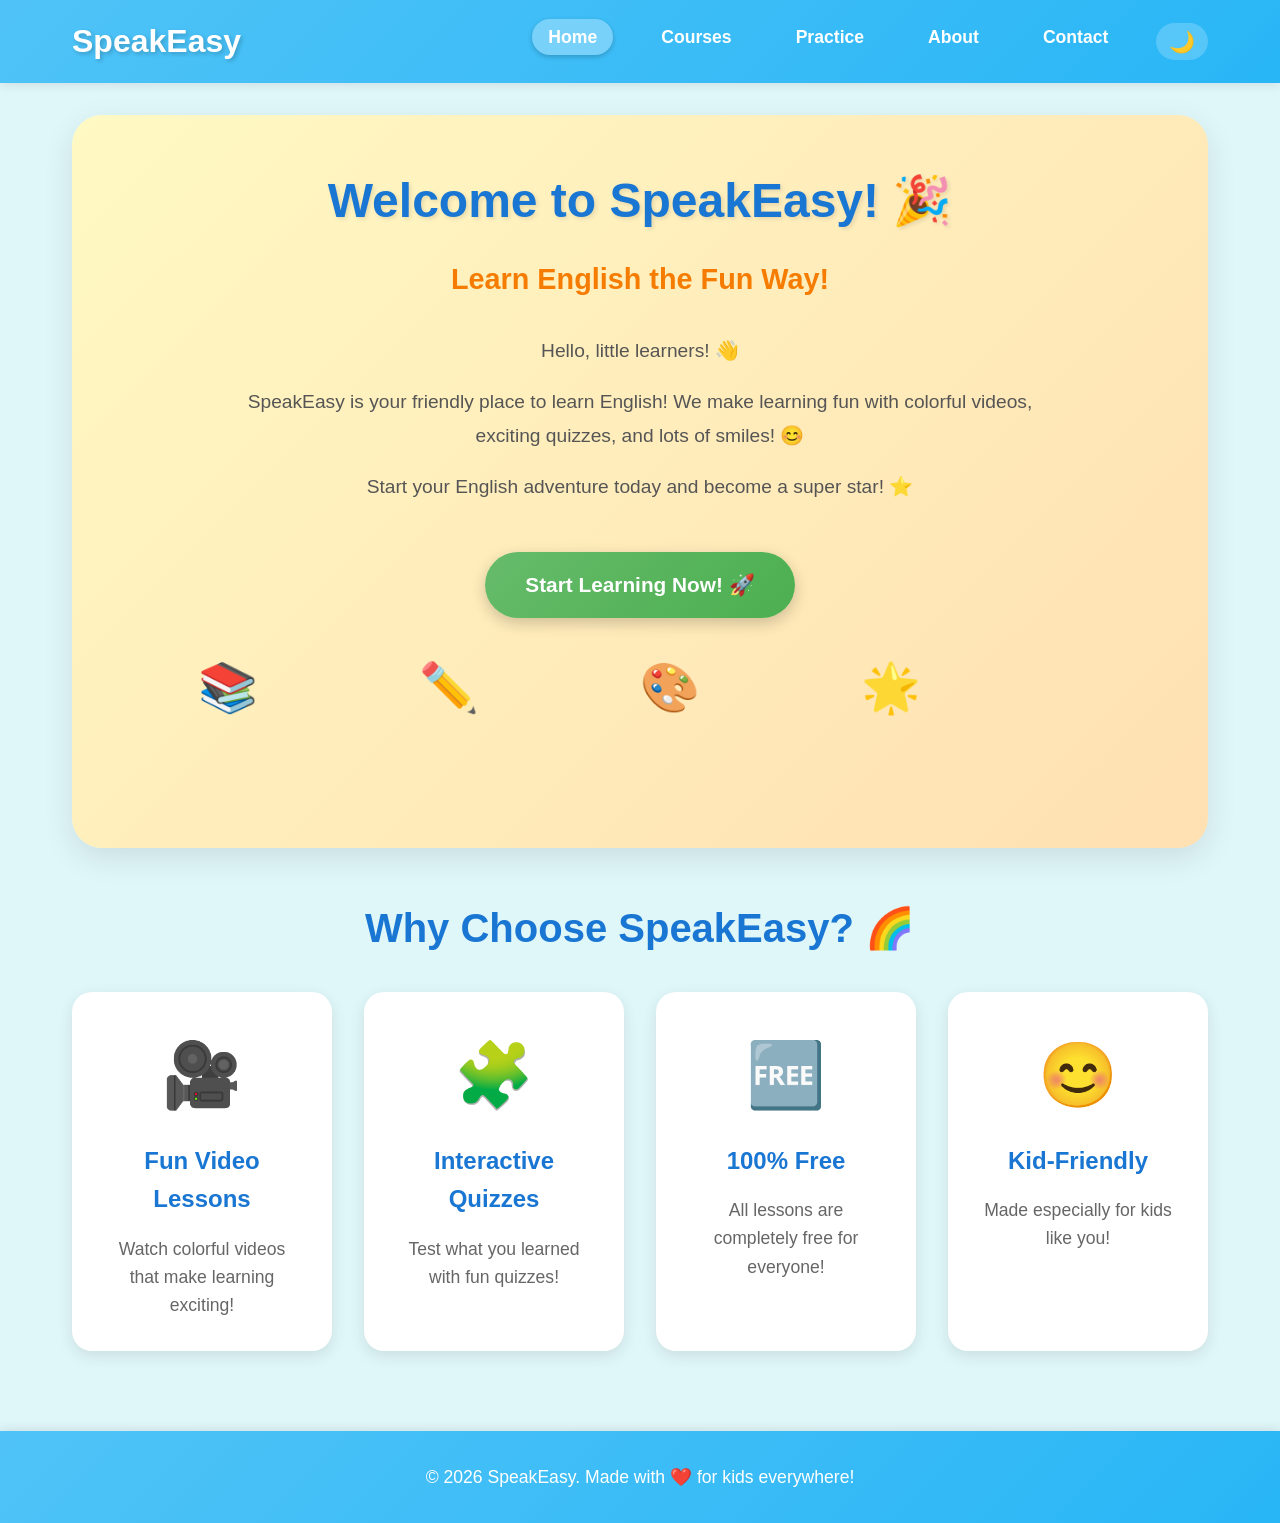
==== commit bbc8b404: "Add files via upload" ====
--- a/index.html
+++ b/index.html
@@ -19,7 +19,8 @@
     <!-- Navigation Bar -->
     <nav class="navbar">
         <div class="nav-container">
-            <div class="logo">SpeakEasy</div>
+            <a href="index.html">
+            <div class="logo">SpeakEasy</div></a>
             <button class="menu-toggle" id="menuToggle" aria-label="Toggle menu">
                 <span></span>
                 <span></span>
@@ -28,7 +29,7 @@
             <ul class="nav-menu" id="navMenu">
                 <li><a href="index.html" class="active">Home</a></li>
                 <li><a href="courses.html">Courses</a></li>
-                <li><a href="lessons.html">Lesson</a></li>
+                <li><a href="lessons.html">Practice</a></li>
                 <li><a href="about.html">About</a></li>
                 <li><a href="contact.html">Contact</a></li>
                 <button id="themeToggle" class="theme-toggle">🌙</button>
@@ -89,7 +90,7 @@
 
     <!-- Footer -->
     <footer class="footer">
-        <p>&copy; 2025 SpeakEasy. Made with ❤️ for kids everywhere!</p>
+        <p>&copy; 2026 SpeakEasy. Made with ❤️ for kids everywhere!</p>
     </footer>
 
     <script src="script.js"></script>
--- a/style.css
+++ b/style.css
@@ -121,6 +121,7 @@
     cursor: pointer;
     padding: 0.5rem;
     gap: 5px;
+    
 }
 
 .menu-toggle span {
@@ -1536,3 +1537,9 @@
 .dark .lesson-nav-btn {
   background: linear-gradient(135deg, #1e293b, #020617);
 }
+
+a {
+    text-decoration: none;
+}
+
+
